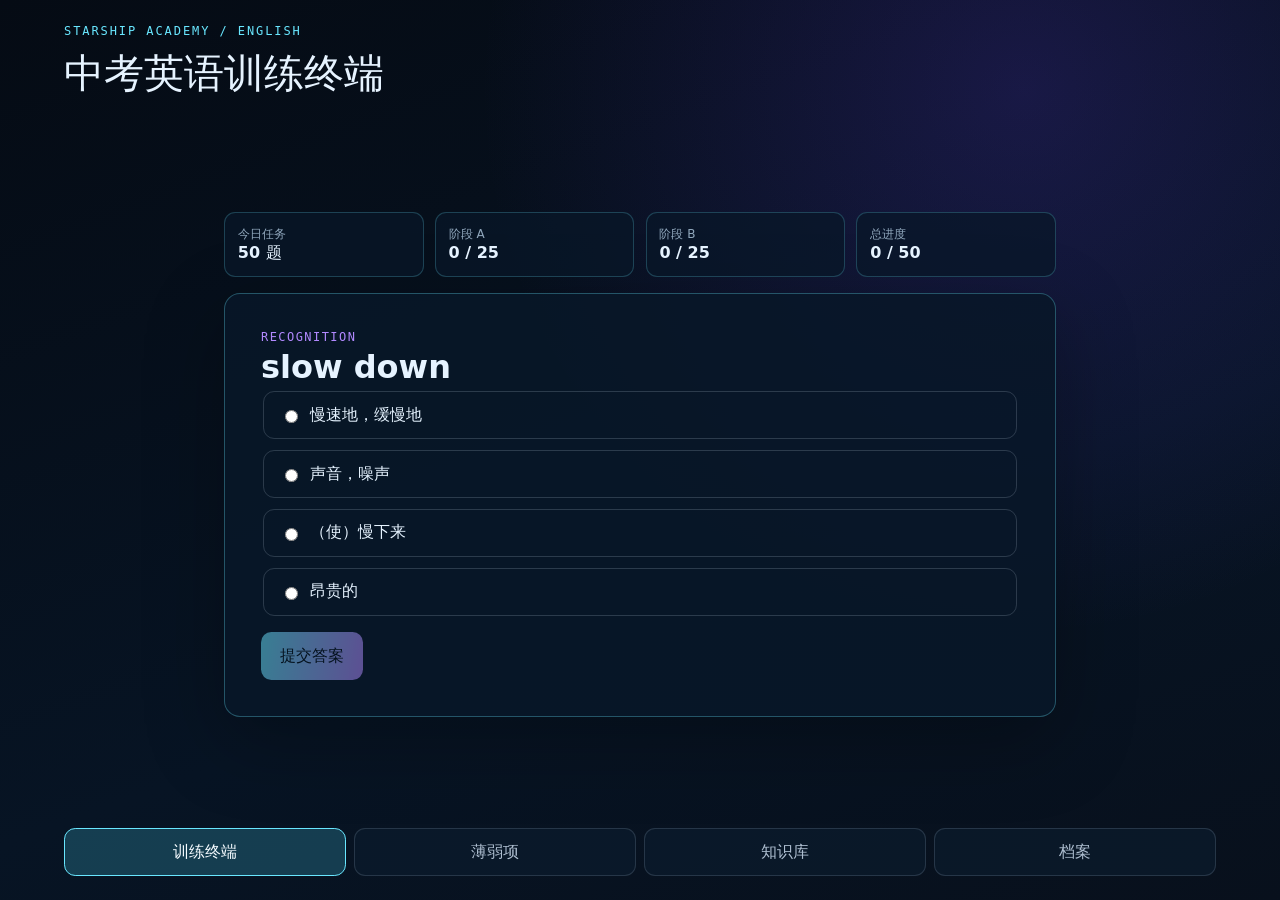
==== zhongkao-english/index.html @ 98b6b12c "Publish Zhongkao English PWA v0.1.0" ====
<!doctype html>
<html lang="zh-CN">
  <head>
    <meta charset="UTF-8" />
    <meta name="viewport" content="width=device-width, initial-scale=1.0" />
    <meta name="theme-color" content="#07111f" />
    <meta name="description" content="面向中考英语的本地优先训练终端" />
    <link rel="manifest" href="./manifest.webmanifest" />
    <title>星舰学园 · 中考英语</title>
    <script type="module" crossorigin src="/zhongkao-english/assets/index-YKlCUMhb.js"></script>
    <link rel="stylesheet" crossorigin href="/zhongkao-english/assets/index-CtsNRmKt.css">
  </head>
  <body>
    <div id="root"></div>
  </body>
</html>
---- zhongkao-english/assets/index-CtsNRmKt.css ----
:root{color:#e6f3ff;font-synthesis:none;text-rendering:optimizelegibility;background:#050b14;font-family:Inter,ui-sans-serif,system-ui,-apple-system,BlinkMacSystemFont,Segoe UI,sans-serif}*{box-sizing:border-box}body{background:radial-gradient(circle at 80% 10%,#5b38d638,#0000 34rem),linear-gradient(160deg,#050b14 0%,#071424 62%,#08101c 100%);min-width:320px;min-height:100vh;margin:0}button{font:inherit}.app-shell{grid-template-rows:auto 1fr auto;min-height:100vh;padding:1.5rem;display:grid}.masthead,.workspace,.primary-nav{width:min(100%,72rem);margin-inline:auto}.eyebrow,.status-label{color:#69e7ff;letter-spacing:.16em;margin:0 0 .5rem;font-family:ui-monospace,SFMono-Regular,Menlo,monospace;font-size:.75rem}.masthead h1{margin:0;font-size:clamp(1.5rem,5vw,2.5rem)}.workspace{place-items:center;padding-block:3rem;display:grid}.workspace>section:not(.training-terminal),.system-state{background:#081728c7;border:1px solid #69e7ff47;border-radius:1rem;width:min(100%,40rem);padding:clamp(1.5rem,5vw,3rem);box-shadow:0 1.5rem 5rem #00000059}.training-terminal{width:min(100%,52rem)}.mission-summary{grid-template-columns:repeat(4,minmax(0,1fr));gap:.7rem;margin-bottom:1rem;display:grid}.mission-summary div{background:#081728bf;border:1px solid #69e7ff38;border-radius:.7rem;padding:.8rem}.mission-summary span,.mission-summary strong{display:block}.mission-summary span{color:#90a7bc;font-size:.75rem}.question-card,.answer-feedback,.mission-complete{background:#081728e0;border:1px solid #69e7ff4d;border-radius:1rem;padding:clamp(1.25rem,4vw,2.25rem);box-shadow:0 1.5rem 5rem #00000047}.question-card h2{margin:.4rem 0 1.5rem;line-height:1.45}.question-kind{color:#b289ff;letter-spacing:.12em;margin:0;font:.75rem ui-monospace,SFMono-Regular,Menlo,monospace}.choice-grid{border:0;gap:.65rem;padding:0;display:grid}.choice{cursor:pointer;border:1px solid #9dafc23d;border-radius:.7rem;align-items:center;min-height:3rem;padding:.8rem 1rem;display:flex}.choice.selected,.choice:focus-within{background:#1d576d59;border-color:#69e7ff}.choice input{margin-right:.75rem}.text-answer{gap:.5rem;display:grid}.text-answer input{color:#f5fbff;background:#06101d;border:1px solid #69e7ff66;border-radius:.65rem;min-height:3rem;padding:.75rem .9rem}.primary-action{color:#031018;cursor:pointer;background:linear-gradient(100deg,#69e7ff,#b289ff);border:0;border-radius:.65rem;min-height:3rem;margin-top:1rem;padding:.75rem 1.2rem;font-weight:700}.primary-action:disabled{cursor:not-allowed;opacity:.5}.answer-feedback{margin-top:1rem}.answer-feedback.correct{border-color:#4ef2aa8c}.answer-feedback.incorrect{border-color:#ff84898c}.sr-only{clip:rect(0, 0, 0, 0);white-space:nowrap;width:1px;height:1px;position:absolute;overflow:hidden}.workspace h2{margin:0;font-size:clamp(1.35rem,4vw,2rem)}.primary-nav{grid-template-columns:repeat(4,minmax(0,1fr));gap:.5rem;display:grid}.nav-button{color:#aebed0;cursor:pointer;background:#0b1a2be0;border:1px solid #9dafc233;border-radius:.7rem;min-height:3rem;padding:.7rem .5rem}.nav-button:hover,.nav-button:focus-visible,.nav-button[aria-current=page]{color:#f5fbff;border-color:#69e7ff;outline:none}.nav-button[aria-current=page]{background:#1d576d9e}@media (width<=36rem){.app-shell{padding:1rem}.primary-nav,.mission-summary{grid-template-columns:repeat(2,minmax(0,1fr))}}@media (prefers-reduced-motion:reduce){*,:before,:after{scroll-behavior:auto!important;transition-duration:.01ms!important}}
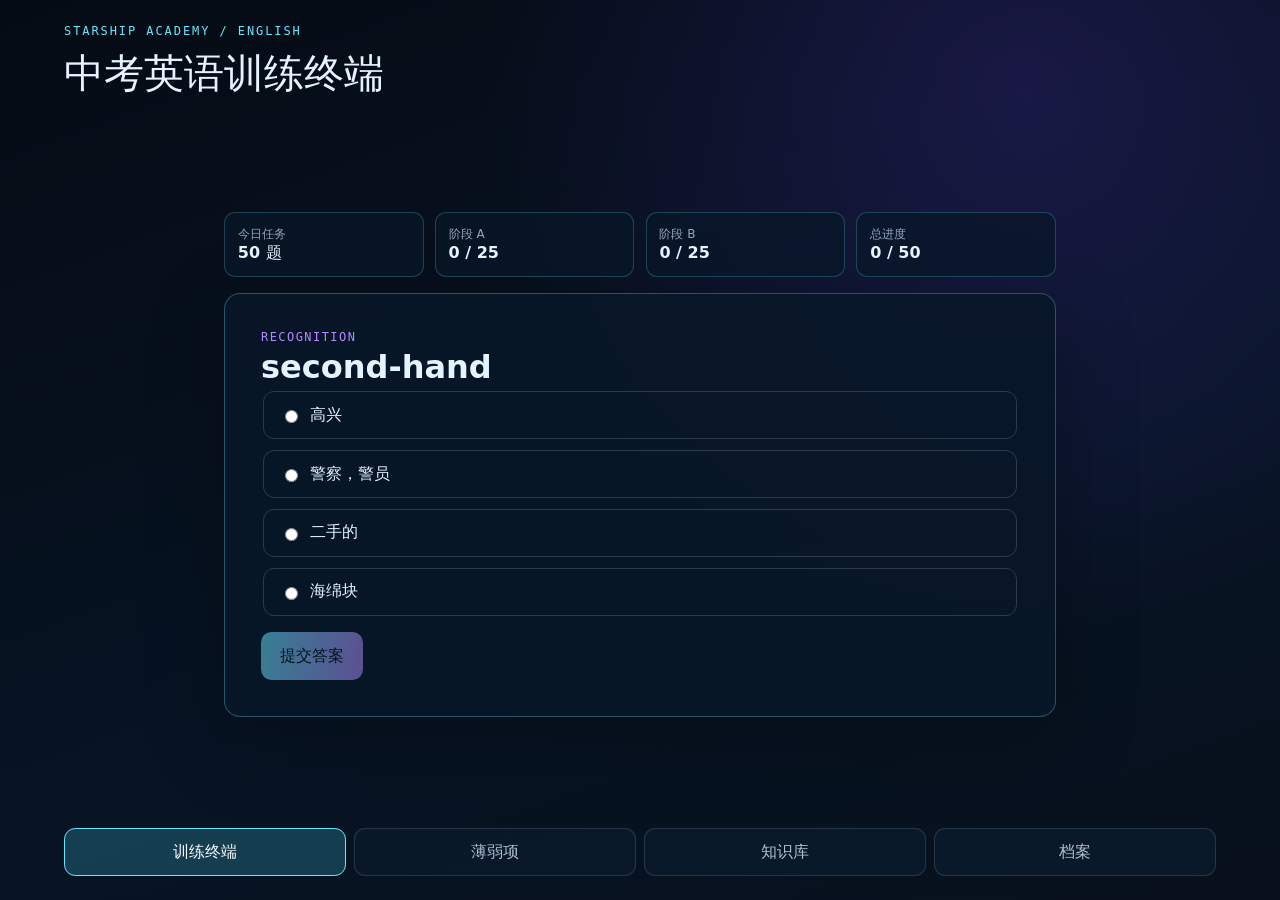
==== commit aebd9049: "Deploy complete Zhongkao English PWA" ====
--- a/zhongkao-english/index.html
+++ b/zhongkao-english/index.html
@@ -7,8 +7,8 @@
     <meta name="description" content="面向中考英语的本地优先训练终端" />
     <link rel="manifest" href="./manifest.webmanifest" />
     <title>星舰学园 · 中考英语</title>
-    <script type="module" crossorigin src="/zhongkao-english/assets/index-YKlCUMhb.js"></script>
-    <link rel="stylesheet" crossorigin href="/zhongkao-english/assets/index-CtsNRmKt.css">
+    <script type="module" crossorigin src="/zhongkao-english/assets/index-DDcC9rvf.js"></script>
+    <link rel="stylesheet" crossorigin href="/zhongkao-english/assets/index-D-8Qauti.css">
   </head>
   <body>
     <div id="root"></div>
--- a/zhongkao-english/assets/index-D-8Qauti.css
+++ b/zhongkao-english/assets/index-D-8Qauti.css
@@ -0,0 +1 @@
+:root{color:#e6f3ff;font-synthesis:none;text-rendering:optimizelegibility;background:#050b14;font-family:Inter,ui-sans-serif,system-ui,-apple-system,BlinkMacSystemFont,Segoe UI,sans-serif}*{box-sizing:border-box}body{background:radial-gradient(circle at 80% 10%,#5b38d638,#0000 34rem),linear-gradient(160deg,#050b14 0%,#071424 62%,#08101c 100%);min-width:320px;min-height:100vh;margin:0}button{font:inherit}button:focus-visible,input:focus-visible,select:focus-visible,summary:focus-visible{outline-offset:3px;outline:2px solid #69e7ff}.app-shell{grid-template-rows:auto 1fr auto;min-height:100vh;padding:1.5rem;display:grid}.masthead,.workspace,.primary-nav{width:min(100%,72rem);margin-inline:auto}.eyebrow,.status-label{color:#69e7ff;letter-spacing:.16em;margin:0 0 .5rem;font-family:ui-monospace,SFMono-Regular,Menlo,monospace;font-size:.75rem}.masthead h1{margin:0;font-size:clamp(1.5rem,5vw,2.5rem)}.workspace{place-items:center;padding-block:3rem;display:grid}.workspace>section:not(.training-terminal),.system-state{background:#081728c7;border:1px solid #69e7ff47;border-radius:1rem;width:min(100%,40rem);padding:clamp(1.5rem,5vw,3rem);box-shadow:0 1.5rem 5rem #00000059}.module-page,.practice-panel{background:#081728d1;border:1px solid #69e7ff47;border-radius:1rem;width:min(100%,58rem);padding:clamp(1.25rem,4vw,2.25rem)}.page-heading{justify-content:space-between;align-items:center;gap:1rem;margin-bottom:1.5rem;display:flex}.page-heading h2,.data-card h3{margin:0}.data-list{gap:.75rem;display:grid}.data-card,.empty-state{background:#05101db8;border:1px solid #9dafc238;border-radius:.75rem;padding:1rem}.metadata,.practice-progress{color:#90a7bc;font-size:.85rem}.primary-action.compact{margin-top:0}.secondary-action{color:#d9e8f5;cursor:pointer;background:0 0;border:1px solid #69e7ff52;border-radius:.65rem;min-height:2.75rem;padding:.65rem 1rem}.filter-grid{grid-template-columns:.7fr 1fr 2fr;gap:.75rem;margin-bottom:1rem;display:grid}.filter-grid label{color:#90a7bc;gap:.35rem;font-size:.8rem;display:grid}.filter-grid input,.filter-grid select{color:#f5fbff;background:#06101d;border:1px solid #69e7ff4d;border-radius:.6rem;min-height:2.75rem;padding:.65rem .75rem}.knowledge-row{justify-content:space-between;align-items:flex-start;gap:1rem;display:flex}.knowledge-row h3 small{color:#90a7bc;font-weight:400}.knowledge-list details{color:#c7d7e6;margin-top:.75rem}.profile-stats{grid-template-columns:repeat(4,minmax(0,1fr));gap:.75rem;display:grid}.profile-stats article{background:#05101db8;border:1px solid #69e7ff38;border-radius:.75rem;gap:.35rem;padding:1rem;display:grid}.profile-stats span,.profile-stats small{color:#90a7bc}.profile-section{border-top:1px solid #9dafc22e;margin-top:1.5rem;padding-top:1rem}.badge-list,.book-grid{flex-wrap:wrap;gap:.65rem;margin-bottom:1rem;display:flex}.badge,.book-grid label{background:#5b38d62e;border:1px solid #b289ff66;border-radius:999px;padding:.65rem .8rem}.book-grid input{margin-right:.45rem}.history-row{border-bottom:1px solid #9dafc229;justify-content:space-between;gap:1rem;padding:.85rem 0;display:flex}.storage-actions{flex-wrap:wrap;gap:.75rem;display:flex}.danger-zone{border:1px solid #ff84894d;border-radius:.75rem;gap:.75rem;margin-top:1rem;padding:1rem;display:grid}.danger-zone label{gap:.35rem;display:grid}.danger-zone input{color:#f5fbff;background:#06101d;border:1px solid #ff848959;border-radius:.6rem;min-height:2.75rem;padding:.65rem .75rem}.danger-action{color:#fff;background:#78202d8c;border:1px solid #ff84898c;border-radius:.65rem;min-height:2.75rem;padding:.65rem 1rem}@media (width<=44rem){.filter-grid{grid-template-columns:1fr 1fr}.search-filter{grid-column:1/-1}.profile-stats{grid-template-columns:repeat(2,minmax(0,1fr))}}.training-terminal{width:min(100%,52rem)}.mission-summary{grid-template-columns:repeat(4,minmax(0,1fr));gap:.7rem;margin-bottom:1rem;display:grid}.mission-summary div{background:#081728bf;border:1px solid #69e7ff38;border-radius:.7rem;padding:.8rem}.mission-summary span,.mission-summary strong{display:block}.mission-summary span{color:#90a7bc;font-size:.75rem}.question-card,.answer-feedback,.mission-complete{background:#081728e0;border:1px solid #69e7ff4d;border-radius:1rem;padding:clamp(1.25rem,4vw,2.25rem);box-shadow:0 1.5rem 5rem #00000047}.question-card h2{margin:.4rem 0 1.5rem;line-height:1.45}.question-kind{color:#b289ff;letter-spacing:.12em;margin:0;font:.75rem ui-monospace,SFMono-Regular,Menlo,monospace}.choice-grid{border:0;gap:.65rem;padding:0;display:grid}.choice{cursor:pointer;border:1px solid #9dafc23d;border-radius:.7rem;align-items:center;min-height:3rem;padding:.8rem 1rem;display:flex}.choice.selected,.choice:focus-within{background:#1d576d59;border-color:#69e7ff}.choice input{margin-right:.75rem}.text-answer{gap:.5rem;display:grid}.text-answer input{color:#f5fbff;background:#06101d;border:1px solid #69e7ff66;border-radius:.65rem;min-height:3rem;padding:.75rem .9rem}.primary-action{color:#031018;cursor:pointer;background:linear-gradient(100deg,#69e7ff,#b289ff);border:0;border-radius:.65rem;min-height:3rem;margin-top:1rem;padding:.75rem 1.2rem;font-weight:700}.primary-action:disabled{cursor:not-allowed;opacity:.5}.answer-feedback{margin-top:1rem}.answer-feedback.correct{border-color:#4ef2aa8c}.answer-feedback.incorrect{border-color:#ff84898c}.result-grid{grid-template-columns:repeat(3,minmax(0,1fr));gap:.75rem;margin-top:1.5rem;display:grid}.result-grid strong{text-align:center;background:#05101db8;border:1px solid #69e7ff3d;border-radius:.7rem;padding:1rem}.sr-only{clip:rect(0, 0, 0, 0);white-space:nowrap;width:1px;height:1px;position:absolute;overflow:hidden}.workspace h2{margin:0;font-size:clamp(1.35rem,4vw,2rem)}.primary-nav{grid-template-columns:repeat(4,minmax(0,1fr));gap:.5rem;display:grid}.nav-button{color:#aebed0;cursor:pointer;background:#0b1a2be0;border:1px solid #9dafc233;border-radius:.7rem;min-height:3rem;padding:.7rem .5rem}.nav-button:hover,.nav-button:focus-visible,.nav-button[aria-current=page]{color:#f5fbff;border-color:#69e7ff;outline:none}.nav-button[aria-current=page]{background:#1d576d9e}@media (width<=36rem){.app-shell{padding:1rem 1rem 6rem}.primary-nav{z-index:20;width:100%;padding:.65rem max(.75rem, env(safe-area-inset-right)) max(.65rem, env(safe-area-inset-bottom)) max(.75rem, env(safe-area-inset-left));-webkit-backdrop-filter:blur(12px);backdrop-filter:blur(12px);background:#050b14f0;border-top:1px solid #69e7ff3d;grid-template-columns:repeat(4,minmax(0,1fr));position:fixed;bottom:0;left:0;right:0}.nav-button{min-height:44px;padding-inline:.25rem;font-size:.82rem}.mission-summary{grid-template-columns:repeat(2,minmax(0,1fr))}}@media (prefers-reduced-motion:reduce){*,:before,:after{scroll-behavior:auto!important;transition-duration:.01ms!important}}
